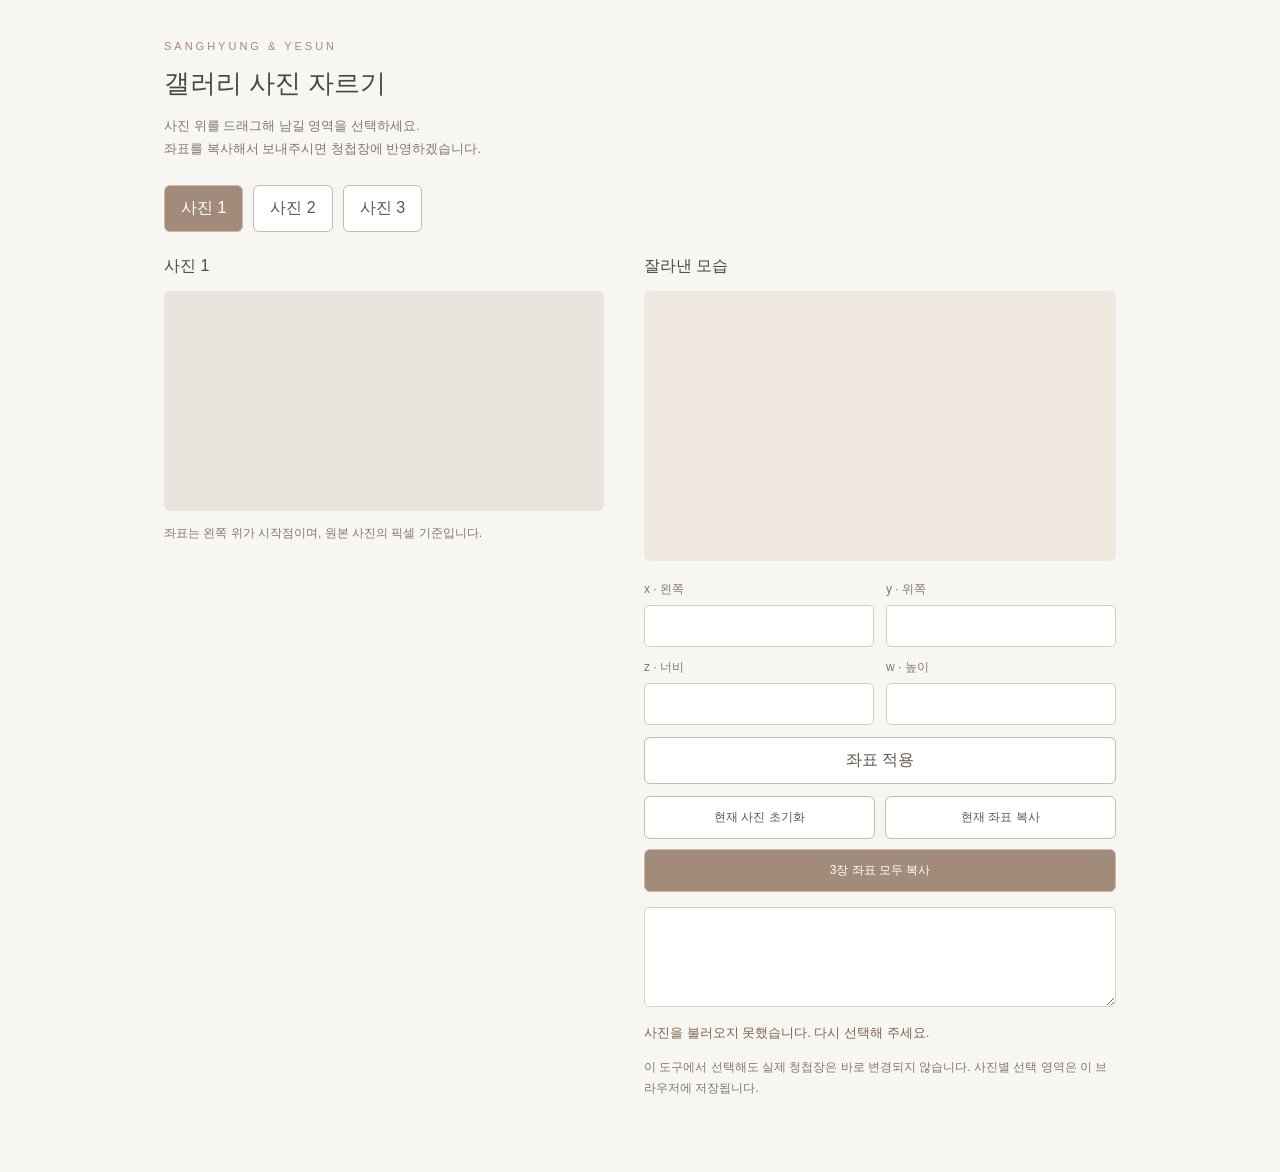
==== gallery-crop.html @ b3162b82 "Refine invitation controls and add gallery crop selector" ====
<!doctype html><html lang="ko"><head><meta charset="utf-8"><meta name="viewport" content="width=device-width,initial-scale=1"><meta name="robots" content="noindex,nofollow"><title>갤러리 사진 자르기</title><link rel="stylesheet" href="gallery-crop.css"></head>
<body><main><header><small>SANGHYUNG &amp; YESUN</small><h1>갤러리 사진 자르기</h1><p>사진 위를 드래그해 남길 영역을 선택하세요.<br>좌표를 복사해서 보내주시면 청첩장에 반영하겠습니다.</p></header><nav aria-label="사진 선택"><button data-photo="0" aria-pressed="true">사진 1</button><button data-photo="1" aria-pressed="false">사진 2</button><button data-photo="2" aria-pressed="false">사진 3</button></nav><div class="workspace"><section class="editor"><div class="image-label"><h2 id="photo-title">사진 1</h2><span id="dimensions"></span></div><canvas id="editor" aria-label="사진에서 잘라낼 영역 선택. 아래 숫자 입력으로도 조절할 수 있습니다."></canvas><p class="tip">좌표는 왼쪽 위가 시작점이며, 원본 사진의 픽셀 기준입니다.</p></section><aside><h2>잘라낸 모습</h2><div class="preview-wrap"><canvas id="preview" aria-label="선택한 영역 미리보기"></canvas></div><form id="coordinates"><label>x · 왼쪽<input name="x" type="number" min="0" step="1" required></label><label>y · 위쪽<input name="y" type="number" min="0" step="1" required></label><label>z · 너비<input name="z" type="number" min="1" step="1" required></label><label>w · 높이<input name="w" type="number" min="1" step="1" required></label><button type="submit">좌표 적용</button></form><div class="actions"><button id="reset">현재 사진 초기화</button><button id="copy">현재 좌표 복사</button><button id="copy-all">3장 좌표 모두 복사</button></div><textarea id="output" readonly aria-label="전달할 자르기 좌표"></textarea><p id="status" role="status" aria-live="polite"></p><p class="tip">이 도구에서 선택해도 실제 청첩장은 바로 변경되지 않습니다. 사진별 선택 영역은 이 브라우저에 저장됩니다.</p></aside></div></main><script src="gallery-crop.js" defer></script></body></html>
---- gallery-crop.css ----
*{box-sizing:border-box}body{margin:0;background:#f8f6f2;color:#494943;font-family:-apple-system,BlinkMacSystemFont,"Apple SD Gothic Neo",sans-serif}main{max-width:1000px;margin:auto;padding:36px 24px 60px}header small{color:#a28b7b;letter-spacing:3px;font-size:11px}h1{font-size:26px;font-weight:500;margin:12px 0}h2{font-size:16px;font-weight:500;margin:0 0 14px}header p,.tip{font-size:13px;line-height:1.8;color:#82776f}nav{display:flex;gap:10px;margin:24px 0}button{font:inherit;cursor:pointer;border:1px solid #cbb9ab;color:#61554b;background:#fff;padding:12px 16px;border-radius:6px}button:focus-visible,input:focus-visible,textarea:focus-visible{outline:2px solid #806451;outline-offset:3px}nav button[aria-pressed=true],#copy-all{background:#a28b7b;color:white}.workspace{display:grid;grid-template-columns:minmax(0,440px) minmax(0,1fr);gap:40px}.image-label{display:flex;align-items:baseline;justify-content:space-between}.image-label span{font-size:12px;color:#82776f}#editor{display:block;width:100%;height:auto;touch-action:none;cursor:crosshair;border-radius:6px;background:#e9e4dd}.preview-wrap{height:270px;display:flex;justify-content:center;align-items:center;background:#eee8e1;border-radius:6px;overflow:hidden;margin-bottom:20px}#preview{max-width:100%;max-height:100%;width:auto;height:auto}form{display:grid;grid-template-columns:1fr 1fr;gap:12px}label{font-size:12px;color:#82776f}input{display:block;width:100%;margin-top:7px;border:1px solid #d8ccc1;border-radius:5px;padding:11px;font-size:16px;font-family:inherit;color:#494943;background:white}form button{grid-column:1/-1}.actions{display:grid;grid-template-columns:1fr 1fr;gap:10px;margin-top:12px}.actions button{font-size:12px;padding:12px 8px}#copy-all{grid-column:1/-1}textarea{width:100%;min-height:100px;resize:vertical;margin-top:15px;padding:12px;border:1px solid #ddd1c6;border-radius:5px;font:12px/1.8 monospace;background:#fff;color:#61554b}#status{font-size:13px;color:#806451;min-height:20px}.tip{font-size:12px}@media(max-width:700px){main{padding:28px 18px}.workspace{grid-template-columns:1fr;gap:22px}.editor{max-width:420px;width:100%;margin:auto}.preview-wrap{height:220px}aside{max-width:420px;width:100%;margin:auto}}
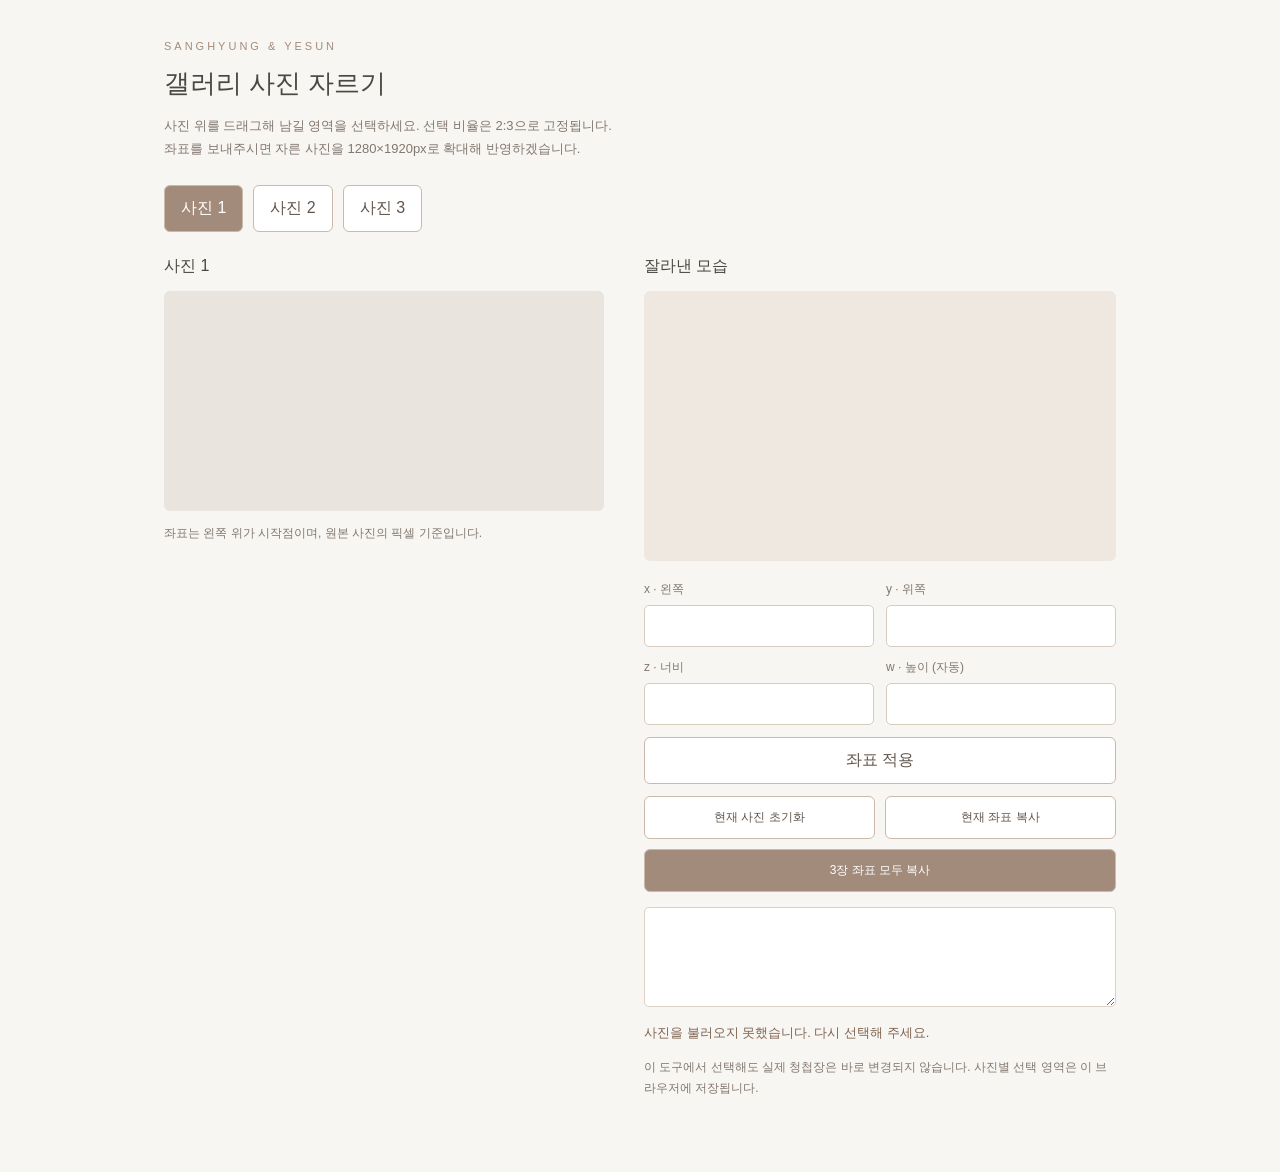
==== commit 4a9dea87: "Lock gallery crop selection to original 2:3 ratio" ====
--- a/gallery-crop.html
+++ b/gallery-crop.html
@@ -1,2 +1,2 @@
-<!doctype html><html lang="ko"><head><meta charset="utf-8"><meta name="viewport" content="width=device-width,initial-scale=1"><meta name="robots" content="noindex,nofollow"><title>갤러리 사진 자르기</title><link rel="stylesheet" href="gallery-crop.css"></head>
-<body><main><header><small>SANGHYUNG &amp; YESUN</small><h1>갤러리 사진 자르기</h1><p>사진 위를 드래그해 남길 영역을 선택하세요.<br>좌표를 복사해서 보내주시면 청첩장에 반영하겠습니다.</p></header><nav aria-label="사진 선택"><button data-photo="0" aria-pressed="true">사진 1</button><button data-photo="1" aria-pressed="false">사진 2</button><button data-photo="2" aria-pressed="false">사진 3</button></nav><div class="workspace"><section class="editor"><div class="image-label"><h2 id="photo-title">사진 1</h2><span id="dimensions"></span></div><canvas id="editor" aria-label="사진에서 잘라낼 영역 선택. 아래 숫자 입력으로도 조절할 수 있습니다."></canvas><p class="tip">좌표는 왼쪽 위가 시작점이며, 원본 사진의 픽셀 기준입니다.</p></section><aside><h2>잘라낸 모습</h2><div class="preview-wrap"><canvas id="preview" aria-label="선택한 영역 미리보기"></canvas></div><form id="coordinates"><label>x · 왼쪽<input name="x" type="number" min="0" step="1" required></label><label>y · 위쪽<input name="y" type="number" min="0" step="1" required></label><label>z · 너비<input name="z" type="number" min="1" step="1" required></label><label>w · 높이<input name="w" type="number" min="1" step="1" required></label><button type="submit">좌표 적용</button></form><div class="actions"><button id="reset">현재 사진 초기화</button><button id="copy">현재 좌표 복사</button><button id="copy-all">3장 좌표 모두 복사</button></div><textarea id="output" readonly aria-label="전달할 자르기 좌표"></textarea><p id="status" role="status" aria-live="polite"></p><p class="tip">이 도구에서 선택해도 실제 청첩장은 바로 변경되지 않습니다. 사진별 선택 영역은 이 브라우저에 저장됩니다.</p></aside></div></main><script src="gallery-crop.js" defer></script></body></html>
+<!doctype html><html lang="ko"><head><meta charset="utf-8"><meta name="viewport" content="width=device-width,initial-scale=1"><meta name="robots" content="noindex,nofollow"><title>갤러리 사진 자르기</title><link rel="stylesheet" href="gallery-crop.css?v=2"></head>
+<body><main><header><small>SANGHYUNG &amp; YESUN</small><h1>갤러리 사진 자르기</h1><p>사진 위를 드래그해 남길 영역을 선택하세요. 선택 비율은 2:3으로 고정됩니다.<br>좌표를 보내주시면 자른 사진을 1280×1920px로 확대해 반영하겠습니다.</p></header><nav aria-label="사진 선택"><button data-photo="0" aria-pressed="true">사진 1</button><button data-photo="1" aria-pressed="false">사진 2</button><button data-photo="2" aria-pressed="false">사진 3</button></nav><div class="workspace"><section class="editor"><div class="image-label"><h2 id="photo-title">사진 1</h2><span id="dimensions"></span></div><canvas id="editor" aria-label="사진에서 잘라낼 영역 선택. 아래 숫자 입력으로도 조절할 수 있습니다."></canvas><p class="tip">좌표는 왼쪽 위가 시작점이며, 원본 사진의 픽셀 기준입니다.</p></section><aside><h2>잘라낸 모습</h2><div class="preview-wrap"><canvas id="preview" aria-label="선택한 영역 미리보기"></canvas></div><form id="coordinates" novalidate><label>x · 왼쪽<input name="x" type="number" min="0" step="1" required></label><label>y · 위쪽<input name="y" type="number" min="0" step="1" required></label><label>z · 너비<input name="z" type="number" min="2" step="2" required></label><label>w · 높이 (자동)<input name="w" type="number" readonly aria-label="높이: 너비에 맞춰 자동 계산"></label><button type="submit">좌표 적용</button></form><div class="actions"><button id="reset">현재 사진 초기화</button><button id="copy">현재 좌표 복사</button><button id="copy-all">3장 좌표 모두 복사</button></div><textarea id="output" readonly aria-label="전달할 자르기 좌표"></textarea><p id="status" role="status" aria-live="polite"></p><p class="tip">이 도구에서 선택해도 실제 청첩장은 바로 변경되지 않습니다. 사진별 선택 영역은 이 브라우저에 저장됩니다.</p></aside></div></main><script src="gallery-crop.js?v=2" defer></script></body></html>
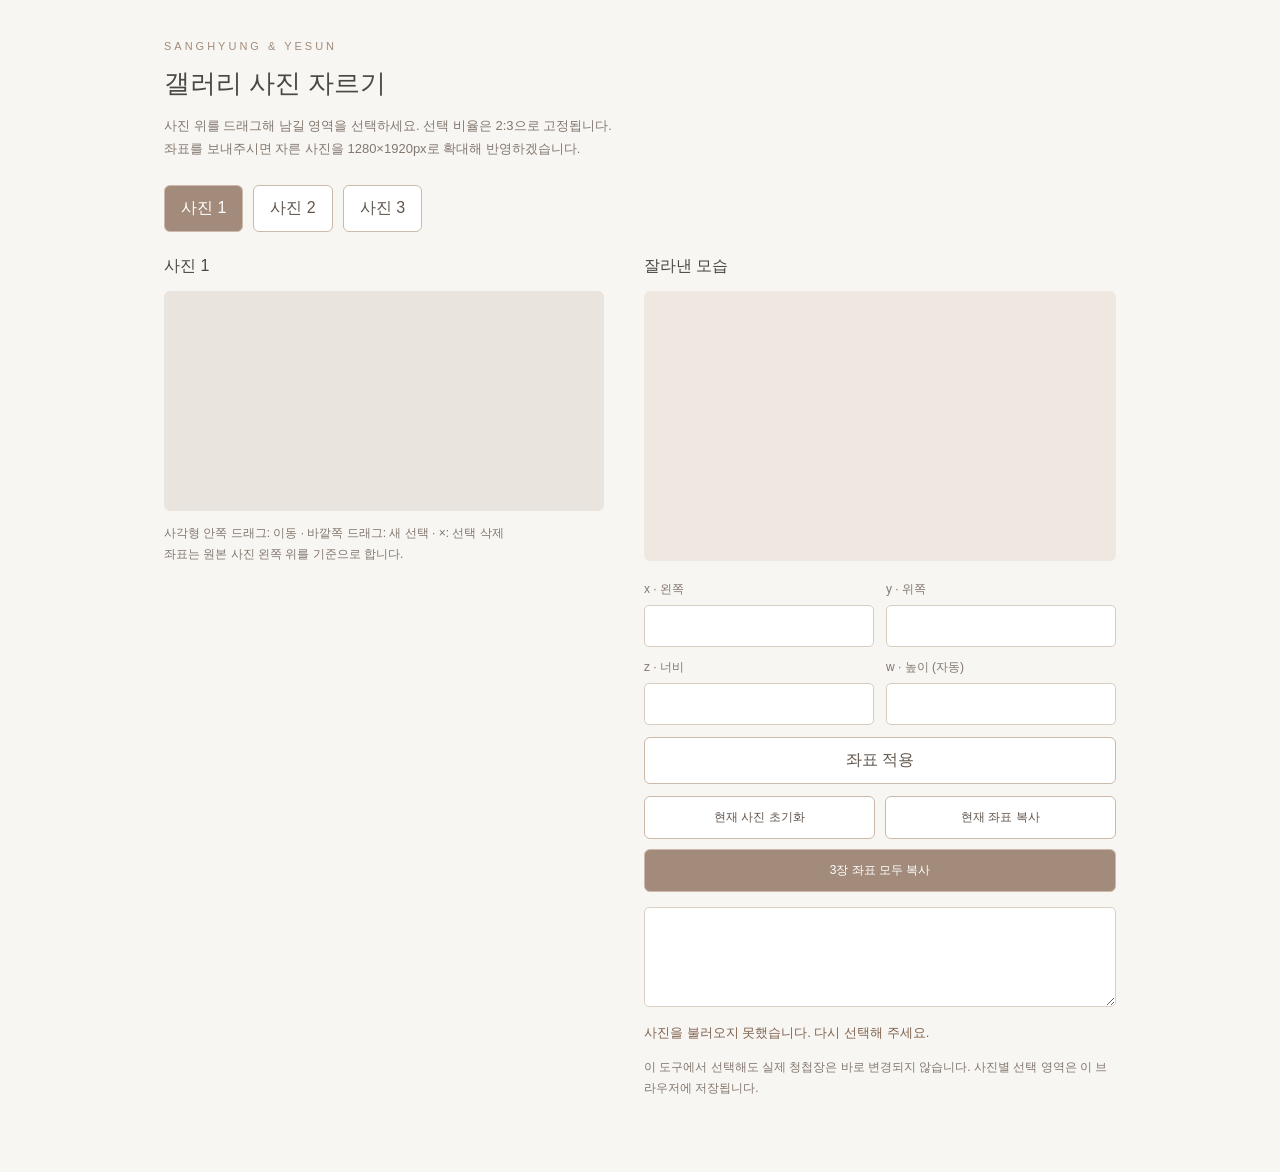
==== commit 4b5467a7: "Allow moving and clearing gallery crop selections" ====
--- a/gallery-crop.html
+++ b/gallery-crop.html
@@ -1,2 +1,2 @@
-<!doctype html><html lang="ko"><head><meta charset="utf-8"><meta name="viewport" content="width=device-width,initial-scale=1"><meta name="robots" content="noindex,nofollow"><title>갤러리 사진 자르기</title><link rel="stylesheet" href="gallery-crop.css?v=2"></head>
-<body><main><header><small>SANGHYUNG &amp; YESUN</small><h1>갤러리 사진 자르기</h1><p>사진 위를 드래그해 남길 영역을 선택하세요. 선택 비율은 2:3으로 고정됩니다.<br>좌표를 보내주시면 자른 사진을 1280×1920px로 확대해 반영하겠습니다.</p></header><nav aria-label="사진 선택"><button data-photo="0" aria-pressed="true">사진 1</button><button data-photo="1" aria-pressed="false">사진 2</button><button data-photo="2" aria-pressed="false">사진 3</button></nav><div class="workspace"><section class="editor"><div class="image-label"><h2 id="photo-title">사진 1</h2><span id="dimensions"></span></div><canvas id="editor" aria-label="사진에서 잘라낼 영역 선택. 아래 숫자 입력으로도 조절할 수 있습니다."></canvas><p class="tip">좌표는 왼쪽 위가 시작점이며, 원본 사진의 픽셀 기준입니다.</p></section><aside><h2>잘라낸 모습</h2><div class="preview-wrap"><canvas id="preview" aria-label="선택한 영역 미리보기"></canvas></div><form id="coordinates" novalidate><label>x · 왼쪽<input name="x" type="number" min="0" step="1" required></label><label>y · 위쪽<input name="y" type="number" min="0" step="1" required></label><label>z · 너비<input name="z" type="number" min="2" step="2" required></label><label>w · 높이 (자동)<input name="w" type="number" readonly aria-label="높이: 너비에 맞춰 자동 계산"></label><button type="submit">좌표 적용</button></form><div class="actions"><button id="reset">현재 사진 초기화</button><button id="copy">현재 좌표 복사</button><button id="copy-all">3장 좌표 모두 복사</button></div><textarea id="output" readonly aria-label="전달할 자르기 좌표"></textarea><p id="status" role="status" aria-live="polite"></p><p class="tip">이 도구에서 선택해도 실제 청첩장은 바로 변경되지 않습니다. 사진별 선택 영역은 이 브라우저에 저장됩니다.</p></aside></div></main><script src="gallery-crop.js?v=2" defer></script></body></html>
+<!doctype html><html lang="ko"><head><meta charset="utf-8"><meta name="viewport" content="width=device-width,initial-scale=1"><meta name="robots" content="noindex,nofollow"><title>갤러리 사진 자르기</title><link rel="stylesheet" href="gallery-crop.css?v=3"></head>
+<body><main><header><small>SANGHYUNG &amp; YESUN</small><h1>갤러리 사진 자르기</h1><p>사진 위를 드래그해 남길 영역을 선택하세요. 선택 비율은 2:3으로 고정됩니다.<br>좌표를 보내주시면 자른 사진을 1280×1920px로 확대해 반영하겠습니다.</p></header><nav aria-label="사진 선택"><button data-photo="0" aria-pressed="true">사진 1</button><button data-photo="1" aria-pressed="false">사진 2</button><button data-photo="2" aria-pressed="false">사진 3</button></nav><div class="workspace"><section class="editor"><div class="image-label"><h2 id="photo-title">사진 1</h2><span id="dimensions"></span></div><div class="crop-stage"><canvas id="editor" aria-label="사진에서 잘라낼 영역 선택. 선택한 사각형 안을 드래그하면 이동합니다."></canvas><button id="clear-selection" type="button" aria-label="선택 사각형 삭제" title="선택 삭제" hidden>×</button></div><p class="tip">사각형 안쪽 드래그: 이동 · 바깥쪽 드래그: 새 선택 · ×: 선택 삭제<br>좌표는 원본 사진 왼쪽 위를 기준으로 합니다.</p></section><aside><h2>잘라낸 모습</h2><div class="preview-wrap"><canvas id="preview" aria-label="선택한 영역 미리보기"></canvas></div><form id="coordinates" novalidate><label>x · 왼쪽<input name="x" type="number" min="0" step="1" required></label><label>y · 위쪽<input name="y" type="number" min="0" step="1" required></label><label>z · 너비<input name="z" type="number" min="2" step="2" required></label><label>w · 높이 (자동)<input name="w" type="number" readonly aria-label="높이: 너비에 맞춰 자동 계산"></label><button type="submit">좌표 적용</button></form><div class="actions"><button id="reset">현재 사진 초기화</button><button id="copy">현재 좌표 복사</button><button id="copy-all">3장 좌표 모두 복사</button></div><textarea id="output" readonly aria-label="전달할 자르기 좌표"></textarea><p id="status" role="status" aria-live="polite"></p><p class="tip">이 도구에서 선택해도 실제 청첩장은 바로 변경되지 않습니다. 사진별 선택 영역은 이 브라우저에 저장됩니다.</p></aside></div></main><script src="gallery-crop.js?v=3" defer></script></body></html>
--- a/gallery-crop.css
+++ b/gallery-crop.css
@@ -1 +1,3 @@
 *{box-sizing:border-box}body{margin:0;background:#f8f6f2;color:#494943;font-family:-apple-system,BlinkMacSystemFont,"Apple SD Gothic Neo",sans-serif}main{max-width:1000px;margin:auto;padding:36px 24px 60px}header small{color:#a28b7b;letter-spacing:3px;font-size:11px}h1{font-size:26px;font-weight:500;margin:12px 0}h2{font-size:16px;font-weight:500;margin:0 0 14px}header p,.tip{font-size:13px;line-height:1.8;color:#82776f}nav{display:flex;gap:10px;margin:24px 0}button{font:inherit;cursor:pointer;border:1px solid #cbb9ab;color:#61554b;background:#fff;padding:12px 16px;border-radius:6px}button:focus-visible,input:focus-visible,textarea:focus-visible{outline:2px solid #806451;outline-offset:3px}nav button[aria-pressed=true],#copy-all{background:#a28b7b;color:white}.workspace{display:grid;grid-template-columns:minmax(0,440px) minmax(0,1fr);gap:40px}.image-label{display:flex;align-items:baseline;justify-content:space-between}.image-label span{font-size:12px;color:#82776f}#editor{display:block;width:100%;height:auto;touch-action:none;cursor:crosshair;border-radius:6px;background:#e9e4dd}.preview-wrap{height:270px;display:flex;justify-content:center;align-items:center;background:#eee8e1;border-radius:6px;overflow:hidden;margin-bottom:20px}#preview{max-width:100%;max-height:100%;width:auto;height:auto}form{display:grid;grid-template-columns:1fr 1fr;gap:12px}label{font-size:12px;color:#82776f}input{display:block;width:100%;margin-top:7px;border:1px solid #d8ccc1;border-radius:5px;padding:11px;font-size:16px;font-family:inherit;color:#494943;background:white}form button{grid-column:1/-1}.actions{display:grid;grid-template-columns:1fr 1fr;gap:10px;margin-top:12px}.actions button{font-size:12px;padding:12px 8px}#copy-all{grid-column:1/-1}textarea{width:100%;min-height:100px;resize:vertical;margin-top:15px;padding:12px;border:1px solid #ddd1c6;border-radius:5px;font:12px/1.8 monospace;background:#fff;color:#61554b}#status{font-size:13px;color:#806451;min-height:20px}.tip{font-size:12px}@media(max-width:700px){main{padding:28px 18px}.workspace{grid-template-columns:1fr;gap:22px}.editor{max-width:420px;width:100%;margin:auto}.preview-wrap{height:220px}aside{max-width:420px;width:100%;margin:auto}}
+
+.crop-stage{position:relative}#clear-selection{position:absolute;width:36px;height:36px;padding:0;border:1px solid #fff9;border-radius:50%;background:#332c26d9;color:white;font-size:26px;line-height:1;box-shadow:0 2px 8px #0003;touch-action:manipulation}#clear-selection[hidden]{display:none}button:disabled{opacity:.45;cursor:default}
